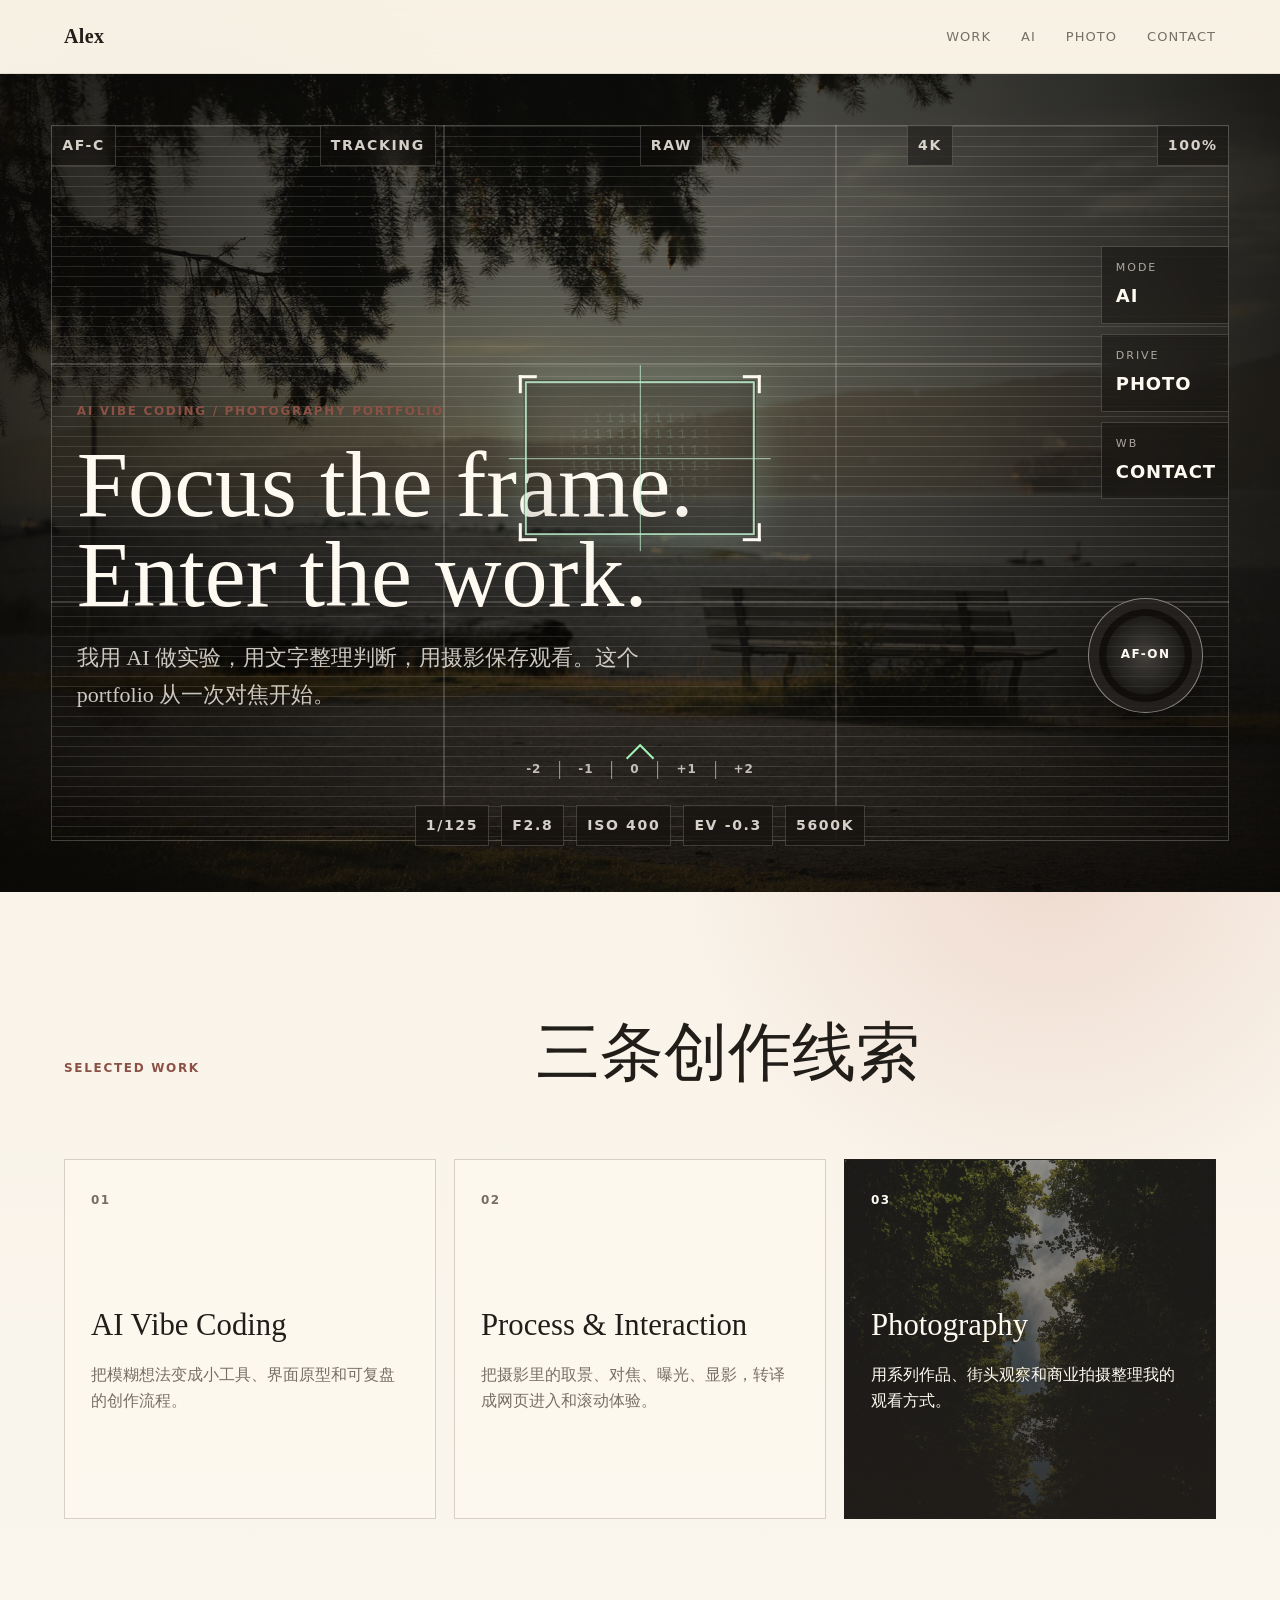
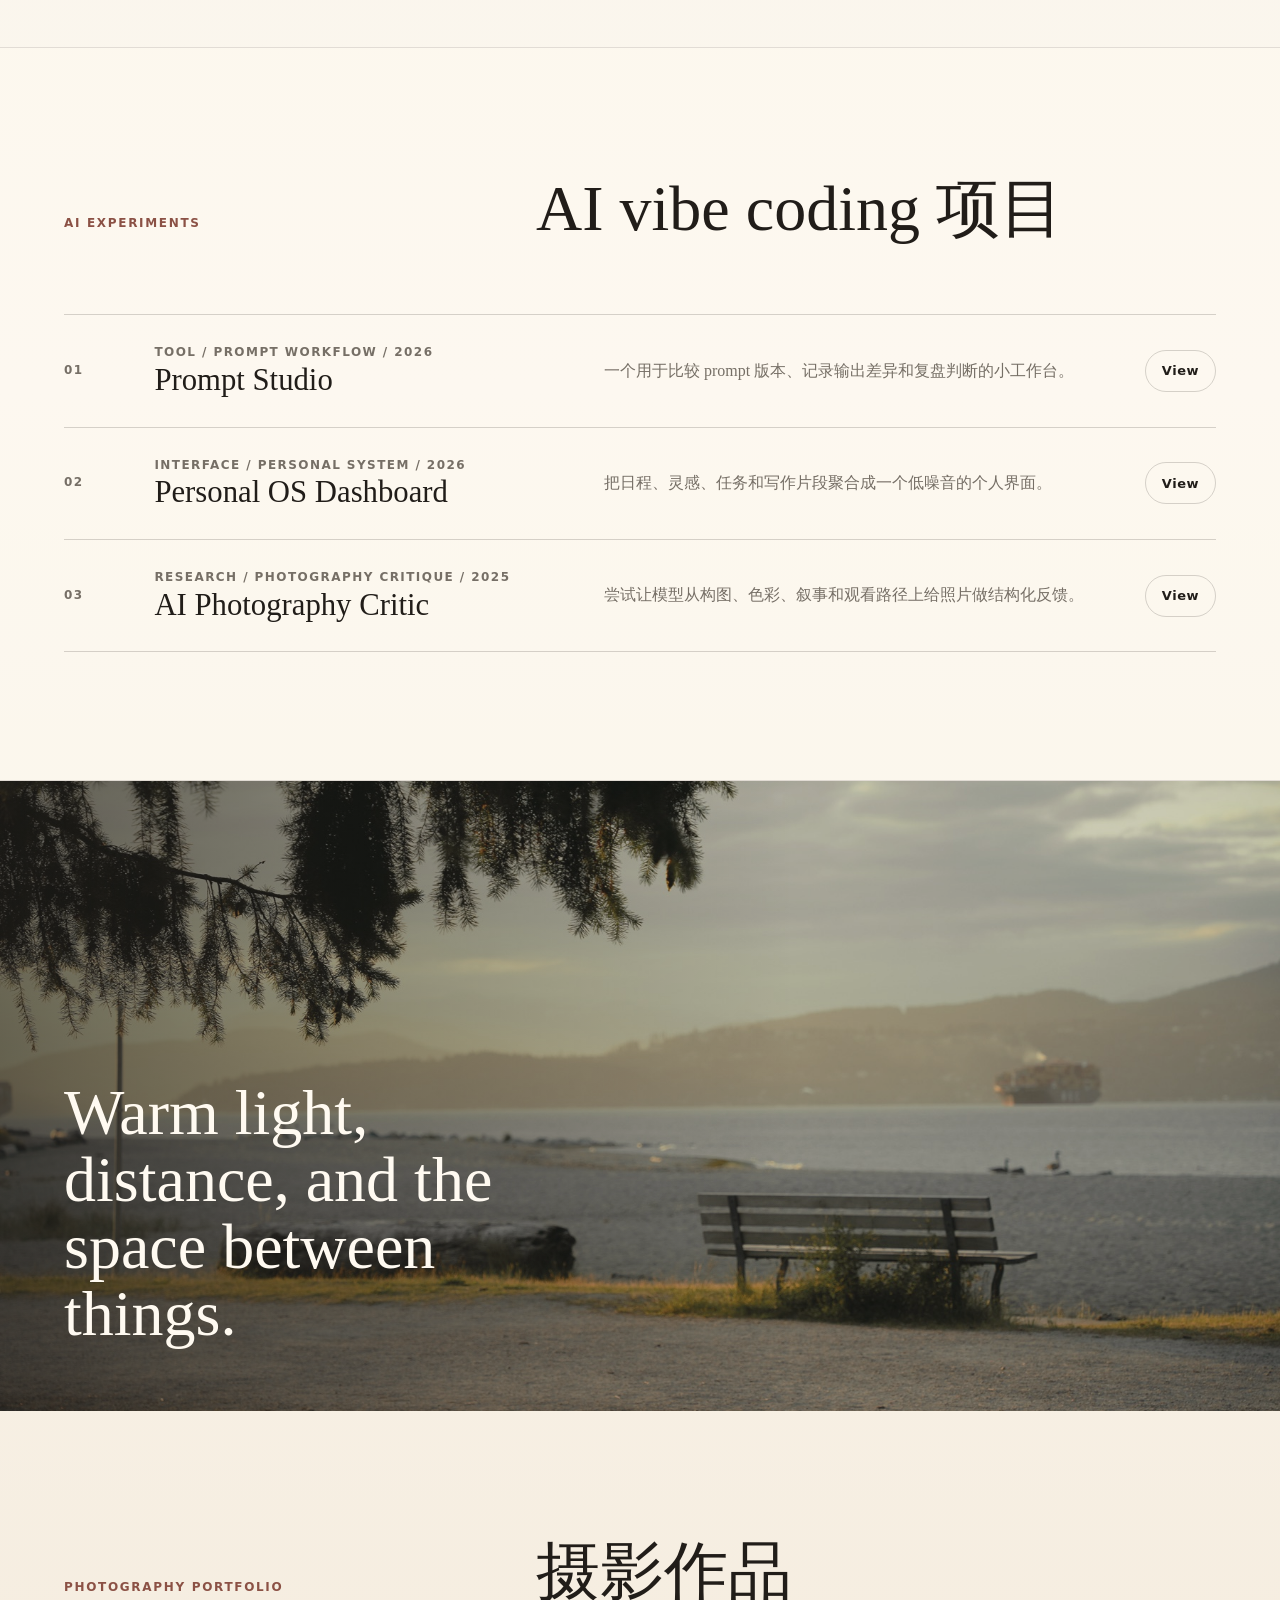
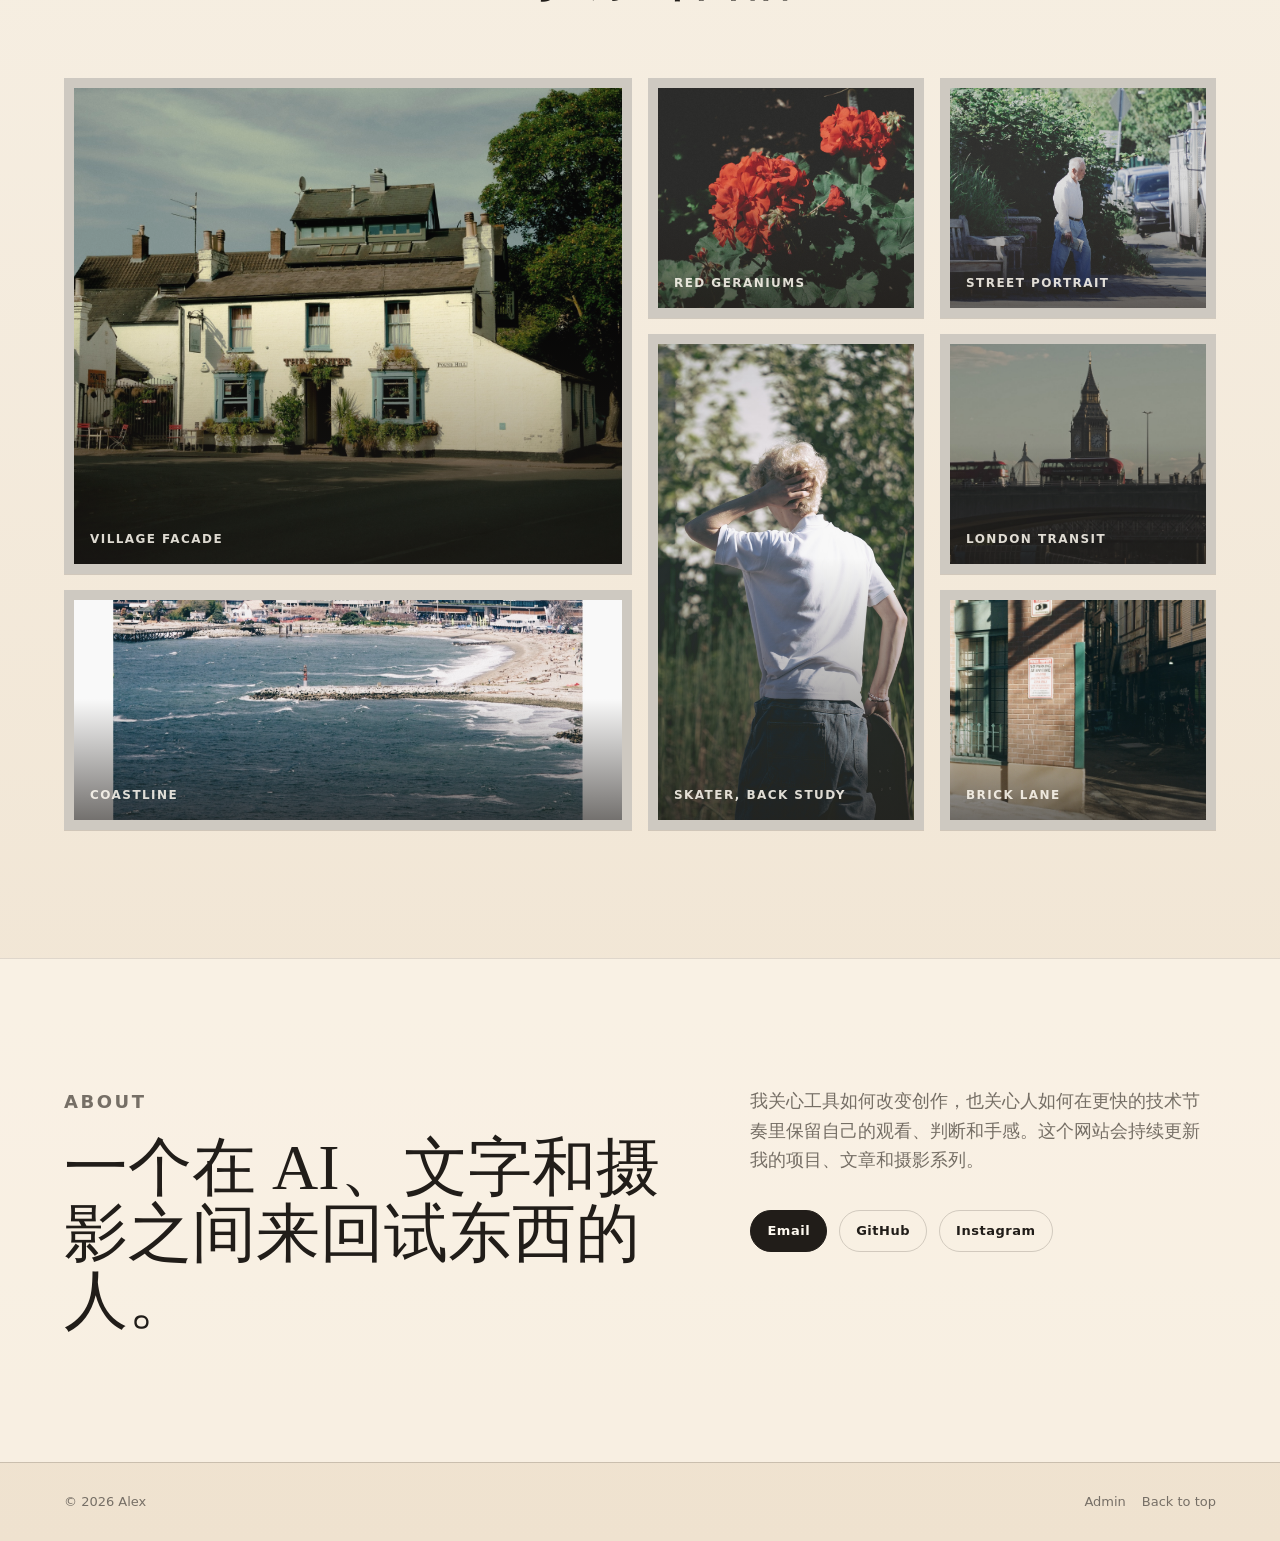
==== index.html @ d61f88f5 "Initial portfolio website" ====
<!doctype html>
<html lang="zh-CN">
  <head>
    <meta charset="utf-8" />
    <meta name="viewport" content="width=device-width, initial-scale=1" />
    <title>Alex | AI Vibe Coding & Photography Portfolio</title>
    <meta
      name="description"
      content="Alex 的个人 portfolio，展示 AI vibe coding 项目、创作思考与摄影作品。"
    />
    <meta property="og:title" content="Alex Portfolio" />
    <meta
      property="og:description"
      content="AI experiments, personal essays, and photography by Alex."
    />
    <meta property="og:image" content="assets/photos/ferris-wheel.jpg" />
    <link rel="stylesheet" href="styles.css" />
  </head>
  <body>
    <header class="site-header" id="top">
      <a class="brand" href="#top" aria-label="回到首页">Alex</a>
      <nav class="site-nav" aria-label="主导航">
        <a href="work.html">Work</a>
        <a href="projects.html">AI</a>
        <a href="photography.html">Photo</a>
        <a href="contact.html">Contact</a>
      </nav>
    </header>

    <main>
      <section class="camera-hero" aria-label="相机取景器主页">
        <img
          class="viewfinder-image"
          src="assets/photos/ferris-wheel.jpg"
          alt="黄昏蓝色天空下的摩天轮"
        />
        <canvas class="binary-layer" aria-hidden="true"></canvas>
        <div class="viewfinder-vignette" aria-hidden="true"></div>
        <div class="viewfinder-grid" aria-hidden="true"></div>
        <div class="focus-reticle" aria-hidden="true">
          <span></span>
          <span></span>
          <span></span>
          <span></span>
        </div>

        <div class="camera-topbar" aria-label="相机状态">
          <span>AF-C</span>
          <span>TRACKING</span>
          <span>RAW</span>
          <span>4K</span>
          <span>100%</span>
        </div>

        <div class="meter-stack" aria-label="网页入口">
          <a href="projects.html">
            <span>MODE</span>
            <strong>AI</strong>
          </a>
          <a href="photography.html">
            <span>DRIVE</span>
            <strong>PHOTO</strong>
          </a>
          <a href="contact.html">
            <span>WB</span>
            <strong>CONTACT</strong>
          </a>
        </div>

        <div class="exposure-ruler" aria-hidden="true">
          <span>-2</span>
          <i></i>
          <span>-1</span>
          <i></i>
          <span>0</span>
          <i></i>
          <span>+1</span>
          <i></i>
          <span>+2</span>
        </div>

        <div class="hero-title">
          <p class="kicker">AI Vibe Coding / Photography Portfolio</p>
          <h1>Focus the frame. Enter the work.</h1>
          <p>
            我用 AI 做实验，用文字整理判断，用摄影保存观看。
            这个 portfolio 从一次对焦开始。
          </p>
        </div>

        <a class="shutter-button" href="work.html" aria-label="进入精选作品">
          <span>AF-ON</span>
        </a>

        <div class="camera-bottombar" aria-label="拍摄参数">
          <span>1/125</span>
          <span>F2.8</span>
          <span>ISO 400</span>
          <span>EV -0.3</span>
          <span>5600K</span>
        </div>
      </section>

      <section class="section work-overview" id="work">
        <div class="section-title">
          <p class="kicker">Selected Work</p>
          <h2>三条创作线索</h2>
        </div>
        <div class="work-grid">
          <a class="work-panel" href="#projects">
            <span>01</span>
            <h3>AI Vibe Coding</h3>
            <p>把模糊想法变成小工具、界面原型和可复盘的创作流程。</p>
          </a>
          <a class="work-panel" href="#projects">
            <span>02</span>
            <h3>Process & Interaction</h3>
            <p>把摄影里的取景、对焦、曝光、显影，转译成网页进入和滚动体验。</p>
          </a>
          <a class="work-panel image-panel" href="#photography">
            <img src="assets/photos/tree-canopy.jpg" alt="树冠之间的天空" />
            <span>03</span>
            <h3>Photography</h3>
            <p>用系列作品、街头观察和商业拍摄整理我的观看方式。</p>
          </a>
        </div>
      </section>

      <section class="section projects" id="projects">
        <div class="section-title">
          <p class="kicker">AI Experiments</p>
          <h2>AI vibe coding 项目</h2>
        </div>
        <div class="project-list">
          <article class="project-row">
            <div class="project-index">01</div>
            <div>
              <p class="project-meta">Tool / Prompt Workflow / 2026</p>
              <h3>Prompt Studio</h3>
            </div>
            <p>
              一个用于比较 prompt 版本、记录输出差异和复盘判断的小工作台。
            </p>
            <a href="#" aria-label="查看 Prompt Studio">View</a>
          </article>
          <article class="project-row">
            <div class="project-index">02</div>
            <div>
              <p class="project-meta">Interface / Personal System / 2026</p>
              <h3>Personal OS Dashboard</h3>
            </div>
            <p>
              把日程、灵感、任务和写作片段聚合成一个低噪音的个人界面。
            </p>
            <a href="#" aria-label="查看 Personal OS Dashboard">View</a>
          </article>
          <article class="project-row">
            <div class="project-index">03</div>
            <div>
              <p class="project-meta">Research / Photography Critique / 2025</p>
              <h3>AI Photography Critic</h3>
            </div>
            <p>
              尝试让模型从构图、色彩、叙事和观看路径上给照片做结构化反馈。
            </p>
            <a href="#" aria-label="查看 AI Photography Critic">View</a>
          </article>
        </div>
      </section>

      <section class="photo-break" aria-label="摄影间隔图">
        <img src="assets/photos/seaside-bench.jpg" alt="傍晚海边长椅和远山" />
        <p>Warm light, distance, and the space between things.</p>
      </section>

      <section class="section photography" id="photography">
        <div class="section-title">
          <p class="kicker">Photography Portfolio</p>
          <h2>摄影作品</h2>
        </div>
        <div class="gallery">
          <button
            class="photo-card large"
            type="button"
            data-full="assets/photos/cottage.jpg"
            data-title="Village Facade"
          >
            <img src="assets/photos/cottage.jpg" alt="阳光下的白色乡村建筑" />
            <span>Village Facade</span>
          </button>
          <button
            class="photo-card"
            type="button"
            data-full="assets/photos/geraniums.jpg"
            data-title="Red Geraniums"
          >
            <img src="assets/photos/geraniums.jpg" alt="暗背景中的红色花朵" />
            <span>Red Geraniums</span>
          </button>
          <button
            class="photo-card"
            type="button"
            data-full="assets/photos/street-portrait.jpg"
            data-title="Street Portrait"
          >
            <img src="assets/photos/street-portrait.jpg" alt="街上行走的老人" />
            <span>Street Portrait</span>
          </button>
          <button
            class="photo-card tall"
            type="button"
            data-full="assets/photos/skater.jpg"
            data-title="Skater, Back Study"
          >
            <img src="assets/photos/skater.jpg" alt="背对镜头拿着滑板的人" />
            <span>Skater, Back Study</span>
          </button>
          <button
            class="photo-card"
            type="button"
            data-full="assets/photos/london-bus.jpg"
            data-title="London Transit"
          >
            <img src="assets/photos/london-bus.jpg" alt="伦敦桥上的红色巴士" />
            <span>London Transit</span>
          </button>
          <button
            class="photo-card wide"
            type="button"
            data-full="assets/photos/coastline.jpg"
            data-title="Coastline"
          >
            <img src="assets/photos/coastline.jpg" alt="海岸线和灯塔" />
            <span>Coastline</span>
          </button>
          <button
            class="photo-card"
            type="button"
            data-full="assets/photos/brick-lane.jpg"
            data-title="Brick Lane"
          >
            <img src="assets/photos/brick-lane.jpg" alt="砖墙与巷子的城市光影" />
            <span>Brick Lane</span>
          </button>
        </div>
      </section>

      <section class="section about-contact" id="contact">
        <div>
          <p class="kicker">About</p>
          <h2>一个在 AI、文字和摄影之间来回试东西的人。</h2>
        </div>
        <div>
          <p>
            我关心工具如何改变创作，也关心人如何在更快的技术节奏里保留自己的观看、
            判断和手感。这个网站会持续更新我的项目、文章和摄影系列。
          </p>
          <div class="contact-links">
            <a href="mailto:hello@example.com">Email</a>
            <a href="#">GitHub</a>
            <a href="#">Instagram</a>
          </div>
        </div>
      </section>
    </main>

    <footer class="site-footer">
      <span>© 2026 Alex</span>
      <span class="footer-links">
        <a href="admin.html">Admin</a>
        <a href="#top">Back to top</a>
      </span>
    </footer>

    <div class="lightbox" hidden>
      <button class="lightbox-close" type="button" aria-label="关闭大图">×</button>
      <figure>
        <img src="" alt="" />
        <figcaption></figcaption>
      </figure>
    </div>

    <div class="shutter-transition" aria-hidden="true"></div>

    <script src="content.js"></script>
    <script src="script.js"></script>
  </body>
</html>
---- styles.css ----
:root {
  color-scheme: light;
  --paper: #f8f1e5;
  --paper-deep: #efe2cf;
  --ink: #211d19;
  --muted: #766f66;
  --line: rgba(33, 29, 25, 0.18);
  --wash-blue: #b8c9c8;
  --wash-green: #9ea98b;
  --wash-red: #bd6658;
  --wash-gold: #d4b06f;
  --white: #fffaf1;
  --shadow: 0 22px 70px rgba(66, 52, 35, 0.16);
}

* {
  box-sizing: border-box;
}

html {
  scroll-behavior: smooth;
}

body {
  margin: 0;
  overflow-x: hidden;
  background:
    radial-gradient(circle at 12% 8%, rgba(184, 201, 200, 0.38), transparent 28rem),
    radial-gradient(circle at 82% 18%, rgba(189, 102, 88, 0.18), transparent 24rem),
    linear-gradient(180deg, var(--paper), #fbf7ef 42%, var(--paper-deep));
  color: var(--ink);
  font-family:
    ui-serif, "Iowan Old Style", "Palatino Linotype", Palatino, Georgia, serif;
  line-height: 1.65;
}

body::before {
  position: fixed;
  inset: 0;
  z-index: -1;
  pointer-events: none;
  content: "";
  opacity: 0.38;
  background-image:
    linear-gradient(rgba(33, 29, 25, 0.03) 1px, transparent 1px),
    linear-gradient(90deg, rgba(33, 29, 25, 0.025) 1px, transparent 1px);
  background-size: 42px 42px, 42px 42px;
}

img {
  display: block;
  max-width: 100%;
}

a {
  color: inherit;
  text-decoration: none;
}

button {
  font: inherit;
}

.site-header {
  position: sticky;
  top: 0;
  z-index: 20;
  display: flex;
  align-items: center;
  justify-content: space-between;
  gap: 24px;
  padding: 20px clamp(20px, 5vw, 72px);
  background: rgba(248, 241, 229, 0.78);
  border-bottom: 1px solid rgba(33, 29, 25, 0.1);
  backdrop-filter: blur(18px);
}

.brand {
  font-size: 20px;
  font-weight: 700;
  letter-spacing: 0.02em;
}

.site-nav {
  display: flex;
  flex-wrap: wrap;
  gap: clamp(14px, 2.5vw, 30px);
  color: var(--muted);
  font-family:
    Inter, ui-sans-serif, system-ui, -apple-system, BlinkMacSystemFont, sans-serif;
  font-size: 13px;
  letter-spacing: 0.08em;
  text-transform: uppercase;
}

.site-nav a:hover,
.site-footer a:hover {
  color: #7a3e36;
}

.camera-hero {
  --focus-x: 50%;
  --focus-y: 47%;
  position: relative;
  min-height: calc(100vh - 82px);
  overflow: hidden;
  isolation: isolate;
  color: var(--white);
  background: #15110f;
}

.viewfinder-image {
  position: absolute;
  inset: 0;
  z-index: -5;
  width: 100%;
  height: 100%;
  object-fit: cover;
  filter: saturate(0.74) contrast(0.92) brightness(0.78);
  transform: scale(1.05);
  transform-origin: var(--focus-x) var(--focus-y);
  transition:
    opacity 520ms ease,
    filter 420ms ease,
    transform 800ms cubic-bezier(0.2, 0.8, 0.2, 1);
}

.viewfinder-image.is-changing {
  opacity: 0.28;
}

.binary-layer {
  position: absolute;
  inset: 0;
  z-index: -4;
  width: 100%;
  height: 100%;
  opacity: 0.9;
  mix-blend-mode: screen;
  pointer-events: none;
  -webkit-mask-image: radial-gradient(
    ellipse clamp(62px, 7vw, 96px) clamp(42px, 4.8vw, 64px) at var(--focus-x) var(--focus-y),
    #000 0 64%,
    rgba(0, 0, 0, 0.58) 78%,
    transparent 100%
  );
  mask-image: radial-gradient(
    ellipse clamp(62px, 7vw, 96px) clamp(42px, 4.8vw, 64px) at var(--focus-x) var(--focus-y),
    #000 0 64%,
    rgba(0, 0, 0, 0.58) 78%,
    transparent 100%
  );
  transition: opacity 260ms ease;
}

.camera-hero:not(.is-focused):not(:hover) .binary-layer {
  opacity: 0.52;
}

.camera-hero.is-focused .viewfinder-image,
.camera-hero:hover .viewfinder-image {
  filter: saturate(0.92) contrast(0.98) brightness(0.9);
  transform: scale(1.015);
}

.viewfinder-vignette {
  position: absolute;
  inset: 0;
  z-index: -3;
  background:
    radial-gradient(circle at var(--focus-x) var(--focus-y), transparent 0 20%, rgba(10, 8, 6, 0.2) 42%, rgba(10, 8, 6, 0.82) 100%),
    linear-gradient(180deg, rgba(10, 8, 6, 0.24), rgba(10, 8, 6, 0.58));
}

.viewfinder-grid {
  position: absolute;
  inset: clamp(24px, 4vw, 56px);
  z-index: -2;
  border: 1px solid rgba(255, 250, 241, 0.28);
  opacity: 0.82;
  background:
    linear-gradient(90deg, transparent calc(33.333% - 1px), rgba(255, 250, 241, 0.22) calc(33.333% - 1px), rgba(255, 250, 241, 0.22) calc(33.333% + 1px), transparent calc(33.333% + 1px)),
    linear-gradient(90deg, transparent calc(66.666% - 1px), rgba(255, 250, 241, 0.22) calc(66.666% - 1px), rgba(255, 250, 241, 0.22) calc(66.666% + 1px), transparent calc(66.666% + 1px)),
    linear-gradient(0deg, transparent calc(33.333% - 1px), rgba(255, 250, 241, 0.22) calc(33.333% - 1px), rgba(255, 250, 241, 0.22) calc(33.333% + 1px), transparent calc(33.333% + 1px)),
    linear-gradient(0deg, transparent calc(66.666% - 1px), rgba(255, 250, 241, 0.22) calc(66.666% - 1px), rgba(255, 250, 241, 0.22) calc(66.666% + 1px), transparent calc(66.666% + 1px));
}

.viewfinder-grid::after {
  position: absolute;
  inset: 0;
  content: "";
  opacity: 0.18;
  background-image: linear-gradient(rgba(255, 250, 241, 0.8) 1px, transparent 1px);
  background-size: 100% 10px;
  mix-blend-mode: screen;
}

.focus-reticle {
  position: absolute;
  left: var(--focus-x);
  top: var(--focus-y);
  width: clamp(150px, 18vw, 260px);
  height: clamp(96px, 12vw, 170px);
  z-index: 2;
  pointer-events: none;
  border: 2px solid rgba(191, 237, 204, 0.86);
  transform: translate(-50%, -50%);
  box-shadow:
    0 0 0 1px rgba(12, 19, 14, 0.42),
    0 0 42px rgba(191, 237, 204, 0.28),
    inset 0 0 42px rgba(8, 18, 12, 0.24);
  transition:
    left 260ms ease,
    top 260ms ease,
    width 340ms ease,
    height 340ms ease,
    border-color 260ms ease;
}

.camera-hero.is-focused .focus-reticle,
.camera-hero:hover .focus-reticle {
  width: clamp(118px, 13vw, 190px);
  height: clamp(76px, 9vw, 126px);
  border-color: rgba(169, 255, 190, 0.98);
}

.focus-reticle::before,
.focus-reticle::after {
  position: absolute;
  z-index: 2;
  content: "";
  background: rgba(191, 237, 204, 0.82);
}

.focus-reticle::before {
  left: 50%;
  top: -18px;
  width: 1px;
  height: calc(100% + 36px);
}

.focus-reticle::after {
  top: 50%;
  left: -18px;
  width: calc(100% + 36px);
  height: 1px;
}

.focus-reticle span {
  position: absolute;
  z-index: 3;
  width: 18px;
  height: 18px;
  border-color: rgba(191, 237, 204, 0.98);
}

.focus-reticle span:nth-child(1) {
  top: -8px;
  left: -8px;
  border-top: 3px solid;
  border-left: 3px solid;
}

.focus-reticle span:nth-child(2) {
  top: -8px;
  right: -8px;
  border-top: 3px solid;
  border-right: 3px solid;
}

.focus-reticle span:nth-child(3) {
  right: -8px;
  bottom: -8px;
  border-right: 3px solid;
  border-bottom: 3px solid;
}

.focus-reticle span:nth-child(4) {
  bottom: -8px;
  left: -8px;
  border-bottom: 3px solid;
  border-left: 3px solid;
}

.camera-topbar,
.camera-bottombar,
.meter-stack,
.exposure-ruler {
  font-family:
    Inter, ui-sans-serif, system-ui, -apple-system, BlinkMacSystemFont, sans-serif;
}

.camera-topbar,
.camera-bottombar {
  position: absolute;
  right: clamp(18px, 4vw, 56px);
  left: clamp(18px, 4vw, 56px);
  display: flex;
  align-items: center;
  justify-content: space-between;
  gap: 12px;
  color: rgba(255, 250, 241, 0.82);
  font-size: clamp(11px, 1.2vw, 14px);
  font-weight: 750;
  letter-spacing: 0.12em;
  text-transform: uppercase;
}

.camera-topbar {
  top: clamp(22px, 4vw, 54px);
}

.camera-bottombar {
  bottom: clamp(20px, 4vw, 46px);
  justify-content: center;
}

.camera-bottombar span,
.camera-topbar span,
.meter-stack a {
  background: rgba(15, 12, 10, 0.44);
  border: 1px solid rgba(255, 250, 241, 0.18);
  backdrop-filter: blur(12px);
}

.camera-topbar span,
.camera-bottombar span {
  padding: 8px 10px;
}

.meter-stack {
  position: absolute;
  top: clamp(104px, 15vw, 172px);
  right: clamp(18px, 4vw, 56px);
  display: grid;
  gap: 10px;
}

.meter-stack a {
  display: grid;
  width: clamp(94px, 10vw, 132px);
  min-height: 74px;
  align-content: center;
  gap: 4px;
  padding: 12px 14px;
  color: var(--white);
  transition:
    transform 180ms ease,
    border-color 180ms ease,
    background 180ms ease;
}

.meter-stack a:hover {
  transform: translateX(-6px);
  background: rgba(255, 250, 241, 0.16);
  border-color: rgba(169, 255, 190, 0.72);
}

.meter-stack span {
  color: rgba(255, 250, 241, 0.62);
  font-size: 11px;
  letter-spacing: 0.18em;
}

.meter-stack strong {
  font-size: 18px;
  letter-spacing: 0.05em;
}

.exposure-ruler {
  position: absolute;
  bottom: clamp(76px, 9vw, 112px);
  left: 50%;
  display: flex;
  align-items: center;
  gap: clamp(10px, 1.4vw, 18px);
  color: rgba(255, 250, 241, 0.72);
  font-size: 12px;
  font-weight: 700;
  letter-spacing: 0.08em;
  transform: translateX(-50%);
}

.exposure-ruler i {
  display: block;
  width: 1px;
  height: 18px;
  background: rgba(255, 250, 241, 0.58);
}

.exposure-ruler::after {
  position: absolute;
  left: 50%;
  top: -12px;
  width: 18px;
  height: 18px;
  content: "";
  border: solid rgba(169, 255, 190, 0.95);
  border-width: 2px 2px 0 0;
  transform: translateX(-50%) rotate(-45deg);
}

.hero-title {
  position: absolute;
  left: clamp(22px, 6vw, 88px);
  bottom: clamp(128px, 14vw, 190px);
  max-width: min(650px, calc(100vw - 220px));
  text-shadow: 0 12px 42px rgba(0, 0, 0, 0.4);
}

.hero-title h1 {
  max-width: 680px;
  margin-bottom: 20px;
  font-size: clamp(44px, 7.2vw, 96px);
}

.hero-title p:not(.kicker) {
  max-width: 590px;
  margin-bottom: 0;
  color: rgba(255, 250, 241, 0.78);
  font-size: clamp(17px, 2vw, 22px);
}

.shutter-button {
  position: absolute;
  right: clamp(22px, 6vw, 86px);
  bottom: clamp(128px, 14vw, 184px);
  display: grid;
  width: clamp(82px, 9vw, 116px);
  height: clamp(82px, 9vw, 116px);
  place-items: center;
  color: var(--white);
  background:
    radial-gradient(circle, rgba(255, 250, 241, 0.2), rgba(255, 250, 241, 0.04) 48%, rgba(15, 12, 10, 0.6) 50%),
    rgba(15, 12, 10, 0.5);
  border: 1px solid rgba(255, 250, 241, 0.5);
  border-radius: 50%;
  box-shadow:
    inset 0 0 0 10px rgba(255, 250, 241, 0.08),
    0 22px 60px rgba(0, 0, 0, 0.35);
  font-family:
    Inter, ui-sans-serif, system-ui, -apple-system, BlinkMacSystemFont, sans-serif;
  font-size: 12px;
  font-weight: 800;
  letter-spacing: 0.12em;
  transition:
    transform 180ms ease,
    border-color 180ms ease;
}

.shutter-button:hover {
  transform: scale(1.06);
  border-color: rgba(169, 255, 190, 0.92);
}

.shutter-transition {
  position: fixed;
  inset: 0;
  z-index: 100;
  pointer-events: none;
  opacity: 0;
  background: #fffaf1;
}

.shutter-transition.is-firing {
  animation: shutterFlash 780ms cubic-bezier(0.2, 0.8, 0.2, 1);
}

@keyframes shutterFlash {
  0% {
    opacity: 0;
    background: #fffaf1;
  }

  14% {
    opacity: 0.96;
    background: #fffaf1;
  }

  42% {
    opacity: 0.78;
    background: #090807;
  }

  100% {
    opacity: 0;
    background: #090807;
  }
}

.kicker {
  margin: 0 0 18px;
  color: #8b5145;
  font-family:
    Inter, ui-sans-serif, system-ui, -apple-system, BlinkMacSystemFont, sans-serif;
  font-size: 12px;
  font-weight: 700;
  letter-spacing: 0.14em;
  text-transform: uppercase;
}

h1,
h2,
h3,
p,
figure {
  margin-top: 0;
}

h1 {
  margin-bottom: 28px;
  font-size: clamp(44px, 7vw, 94px);
  font-weight: 500;
  letter-spacing: 0;
  line-height: 0.98;
}

h2 {
  margin-bottom: 0;
  font-size: clamp(36px, 5vw, 66px);
  font-weight: 500;
  line-height: 1.04;
}

h3 {
  font-size: clamp(22px, 2.4vw, 32px);
  font-weight: 500;
  line-height: 1.16;
}

.contact-links {
  display: flex;
  flex-wrap: wrap;
  gap: 12px;
  margin-top: 34px;
}

.contact-links a,
.project-row a {
  display: inline-flex;
  min-height: 42px;
  align-items: center;
  padding: 8px 16px;
  color: var(--ink);
  border: 1px solid var(--line);
  border-radius: 999px;
  font-family:
    Inter, ui-sans-serif, system-ui, -apple-system, BlinkMacSystemFont, sans-serif;
  font-size: 13px;
  font-weight: 700;
  letter-spacing: 0.04em;
}

.contact-links a:first-child {
  color: var(--white);
  background: var(--ink);
  border-color: var(--ink);
}

figcaption {
  margin-top: 12px;
  color: var(--muted);
  font-family:
    Inter, ui-sans-serif, system-ui, -apple-system, BlinkMacSystemFont, sans-serif;
  font-size: 12px;
}

.section {
  padding: clamp(72px, 10vw, 128px) clamp(20px, 5vw, 72px);
}

.section-title {
  display: grid;
  grid-template-columns: minmax(0, 0.75fr) minmax(0, 1.25fr);
  gap: clamp(24px, 5vw, 72px);
  align-items: end;
  margin-bottom: clamp(34px, 6vw, 72px);
}

.section-title .kicker {
  margin-bottom: 8px;
}

.work-grid {
  display: grid;
  grid-template-columns: repeat(3, minmax(0, 1fr));
  gap: 18px;
}

.work-panel {
  min-height: 360px;
  padding: 26px;
  background: rgba(255, 250, 241, 0.6);
  border: 1px solid var(--line);
  transition:
    transform 180ms ease,
    box-shadow 180ms ease;
}

.work-panel:hover,
.photo-card:hover {
  transform: translateY(-4px);
  box-shadow: var(--shadow);
}

.work-panel span,
.project-index,
.project-meta,
.photo-card span {
  color: var(--muted);
  font-family:
    Inter, ui-sans-serif, system-ui, -apple-system, BlinkMacSystemFont, sans-serif;
  font-size: 12px;
  font-weight: 700;
  letter-spacing: 0.12em;
  text-transform: uppercase;
}

.work-panel h3 {
  margin: 96px 0 18px;
}

.work-panel p,
.project-row p,
.about-contact p {
  color: var(--muted);
}

.image-panel {
  position: relative;
  overflow: hidden;
  color: var(--white);
  background: var(--ink);
}

.image-panel img {
  position: absolute;
  inset: 0;
  width: 100%;
  height: 100%;
  opacity: 0.72;
  object-fit: cover;
  filter: saturate(0.78) contrast(0.9);
}

.image-panel::after {
  position: absolute;
  inset: 0;
  content: "";
  background: linear-gradient(180deg, rgba(33, 29, 25, 0.1), rgba(33, 29, 25, 0.72));
}

.image-panel span,
.image-panel h2,
.image-panel h3,
.image-panel p {
  position: relative;
  z-index: 1;
  color: inherit;
}

.projects {
  background: rgba(255, 250, 241, 0.42);
  border-block: 1px solid rgba(33, 29, 25, 0.12);
}

.project-list {
  border-top: 1px solid var(--line);
}

.project-row {
  display: grid;
  grid-template-columns: 52px minmax(180px, 0.9fr) minmax(240px, 1.1fr) auto;
  gap: clamp(18px, 3vw, 44px);
  align-items: center;
  padding: 28px 0;
  border-bottom: 1px solid var(--line);
}

.project-row h3,
.project-row p {
  margin-bottom: 0;
}

.project-meta {
  margin-bottom: 8px;
}

.photo-break {
  position: relative;
  display: grid;
  min-height: min(70vh, 720px);
  place-items: end start;
  overflow: hidden;
  padding: clamp(28px, 5vw, 72px);
  color: var(--white);
}

.photo-break img {
  position: absolute;
  inset: 0;
  width: 100%;
  height: 100%;
  object-fit: cover;
  filter: saturate(0.82) contrast(0.9);
}

.photo-break::after {
  position: absolute;
  inset: 0;
  content: "";
  background: linear-gradient(90deg, rgba(33, 29, 25, 0.55), transparent 62%);
}

.photo-break p {
  position: relative;
  z-index: 1;
  max-width: 540px;
  margin: 0;
  font-size: clamp(28px, 5vw, 70px);
  line-height: 1.05;
}

.gallery {
  display: grid;
  grid-template-columns: repeat(4, minmax(0, 1fr));
  grid-auto-rows: 240px;
  gap: 16px;
}

.photo-card {
  position: relative;
  display: block;
  min-width: 0;
  overflow: hidden;
  padding: 0;
  color: var(--white);
  background: var(--ink);
  border: 10px solid rgba(255, 250, 241, 0.78);
  box-shadow: 0 1px 0 rgba(33, 29, 25, 0.16);
  cursor: pointer;
  transition:
    transform 180ms ease,
    box-shadow 180ms ease;
}

.photo-card img {
  width: 100%;
  height: 100%;
  object-fit: cover;
  filter: saturate(0.9) contrast(0.95);
  transition: transform 600ms ease;
}

.photo-card:hover img {
  transform: scale(1.035);
}

.photo-card::after {
  position: absolute;
  inset: 0;
  content: "";
  background: linear-gradient(180deg, transparent 45%, rgba(33, 29, 25, 0.62));
}

.photo-card span {
  position: absolute;
  right: 16px;
  bottom: 14px;
  left: 16px;
  z-index: 1;
  color: rgba(255, 250, 241, 0.86);
  text-align: left;
}

.photo-card.large {
  grid-column: span 2;
  grid-row: span 2;
}

.photo-card.tall {
  grid-row: span 2;
}

.photo-card.wide {
  grid-column: span 2;
}

.about-contact {
  display: grid;
  grid-template-columns: minmax(0, 1fr) minmax(300px, 0.78fr);
  gap: clamp(30px, 7vw, 96px);
  background: rgba(255, 250, 241, 0.55);
  border-top: 1px solid rgba(33, 29, 25, 0.12);
}

.about-contact h2 {
  max-width: 760px;
}

.about-contact p {
  font-size: 18px;
}

.site-footer {
  display: flex;
  justify-content: space-between;
  gap: 20px;
  padding: 28px clamp(20px, 5vw, 72px);
  color: var(--muted);
  border-top: 1px solid var(--line);
  font-family:
    Inter, ui-sans-serif, system-ui, -apple-system, BlinkMacSystemFont, sans-serif;
  font-size: 13px;
}

.footer-links {
  display: flex;
  gap: 16px;
}

.page-shell {
  min-height: calc(100vh - 82px);
  padding: clamp(48px, 8vw, 104px) clamp(20px, 5vw, 72px);
}

.page-hero {
  max-width: 980px;
  margin-bottom: clamp(42px, 7vw, 82px);
}

.page-hero h1 {
  margin-bottom: 22px;
}

.page-hero > p:not(.kicker),
.page-about > p {
  max-width: 720px;
  color: var(--muted);
  font-size: clamp(18px, 2vw, 23px);
}

.review-reveal {
  animation: reviewReveal 760ms cubic-bezier(0.2, 0.8, 0.2, 1) both;
}

@keyframes reviewReveal {
  0% {
    opacity: 0;
    filter: blur(18px) brightness(1.6);
    transform: scale(0.985);
  }

  34% {
    opacity: 1;
    filter: blur(5px) brightness(1.18);
  }

  100% {
    opacity: 1;
    filter: blur(0) brightness(1);
    transform: scale(1);
  }
}

.page-grid {
  display: grid;
  grid-template-columns: repeat(3, minmax(0, 1fr));
  gap: 18px;
}

.page-card {
  position: relative;
  min-height: 360px;
  overflow: hidden;
  padding: 26px;
  background: rgba(255, 250, 241, 0.62);
  border: 1px solid var(--line);
}

.page-card span,
.page-row > span,
.page-row > div > p {
  color: var(--muted);
  font-family:
    Inter, ui-sans-serif, system-ui, -apple-system, BlinkMacSystemFont, sans-serif;
  font-size: 12px;
  font-weight: 750;
  letter-spacing: 0.12em;
  text-transform: uppercase;
}

.page-card h2 {
  margin-top: 96px;
  font-size: clamp(28px, 3vw, 42px);
}

.page-card p {
  color: var(--muted);
}

.page-list {
  border-top: 1px solid var(--line);
}

.page-row {
  display: grid;
  grid-template-columns: 52px minmax(180px, 0.9fr) minmax(240px, 1.1fr) auto;
  gap: clamp(18px, 3vw, 44px);
  align-items: center;
  padding: 30px 0;
  border-bottom: 1px solid var(--line);
}

.page-row h2,
.page-row p {
  margin-bottom: 0;
}

.page-row > a {
  display: inline-flex;
  min-height: 42px;
  align-items: center;
  padding: 8px 16px;
  border: 1px solid var(--line);
  border-radius: 999px;
  font-family:
    Inter, ui-sans-serif, system-ui, -apple-system, BlinkMacSystemFont, sans-serif;
  font-size: 13px;
  font-weight: 700;
}

.page-gallery {
  padding: 0;
}

.lightbox {
  position: fixed;
  inset: 0;
  z-index: 50;
  display: grid;
  place-items: center;
  padding: 24px;
  background: rgba(20, 17, 14, 0.86);
}

.lightbox[hidden] {
  display: none;
}

.lightbox figure {
  max-width: min(1080px, 94vw);
  max-height: 88vh;
  margin: 0;
}

.lightbox img {
  max-height: 80vh;
  width: auto;
  margin: 0 auto;
  box-shadow: var(--shadow);
}

.lightbox figcaption {
  color: var(--white);
  text-align: center;
}

.lightbox-close {
  position: fixed;
  top: 18px;
  right: 22px;
  width: 44px;
  height: 44px;
  color: var(--white);
  background: transparent;
  border: 1px solid rgba(255, 250, 241, 0.5);
  border-radius: 50%;
  cursor: pointer;
  font-size: 28px;
  line-height: 1;
}

@media (max-width: 980px) {
  .section-title,
  .about-contact {
    grid-template-columns: 1fr;
  }

  .work-grid,
  .gallery,
  .page-grid {
    grid-template-columns: repeat(2, minmax(0, 1fr));
  }

  .project-row,
  .page-row {
    grid-template-columns: 1fr;
  }

  .project-index {
    display: none;
  }
}

@media (max-width: 640px) {
  .site-header {
    position: static;
    align-items: flex-start;
    flex-direction: column;
  }

  .site-nav {
    display: grid;
    width: 100%;
    grid-template-columns: repeat(3, minmax(0, 1fr));
    row-gap: 10px;
  }

  h1 {
    font-size: 42px;
  }

  .camera-hero {
    min-height: 760px;
  }

  .camera-topbar {
    display: none;
  }

  .meter-stack {
    top: auto;
    right: 18px;
    bottom: 184px;
    grid-template-columns: repeat(3, minmax(0, 1fr));
    width: calc(100% - 36px);
    transform: none;
  }

  .meter-stack a {
    width: auto;
    min-height: 62px;
  }

  .hero-title {
    right: 18px;
    bottom: 278px;
    left: 18px;
  }

  .hero-title h1 {
    font-size: 44px;
  }

  .shutter-button {
    right: 22px;
    bottom: 88px;
  }

  .exposure-ruler {
    display: none;
  }

  .section {
    padding-inline: 18px;
  }

  .work-grid,
  .gallery,
  .page-grid {
    grid-template-columns: 1fr;
  }

  .photo-card.large,
  .photo-card.tall,
  .photo-card.wide {
    grid-column: auto;
    grid-row: auto;
  }

  .gallery {
    grid-auto-rows: 280px;
  }

  .site-footer {
    flex-direction: column;
  }
}
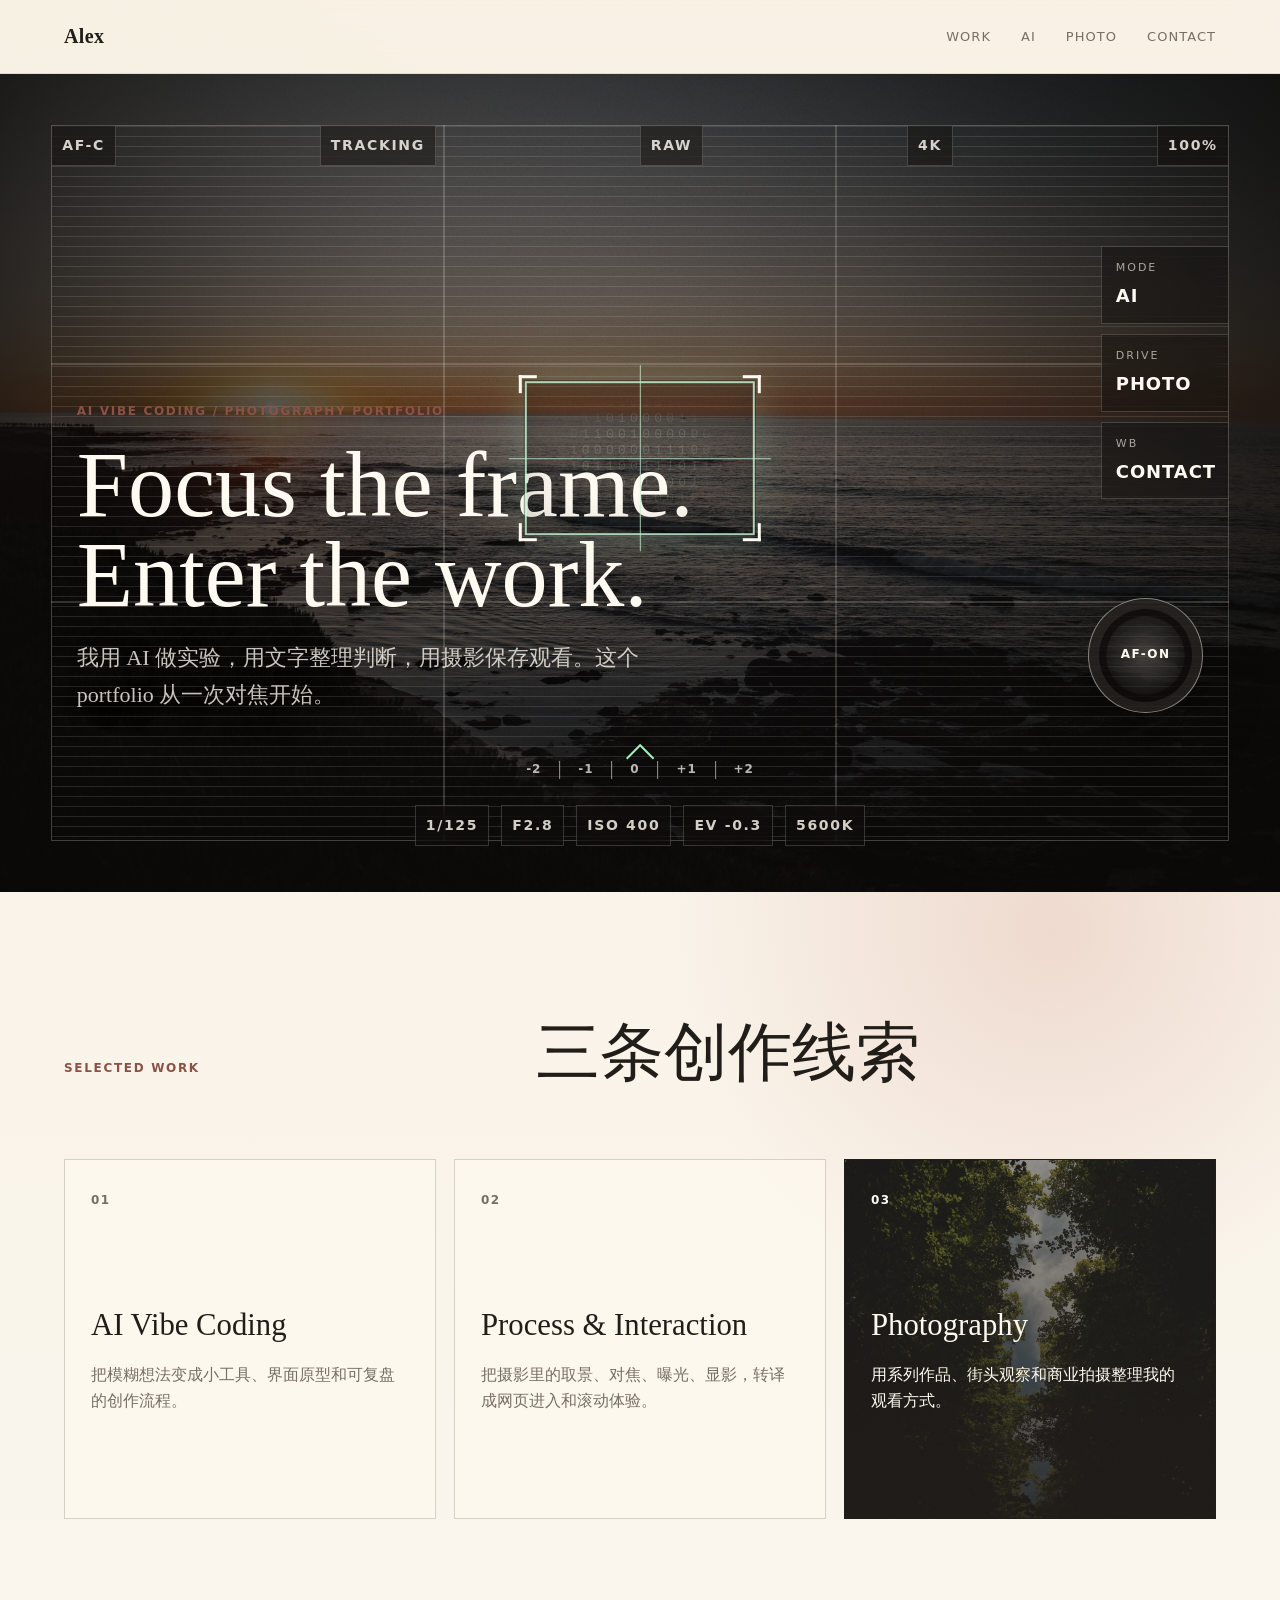
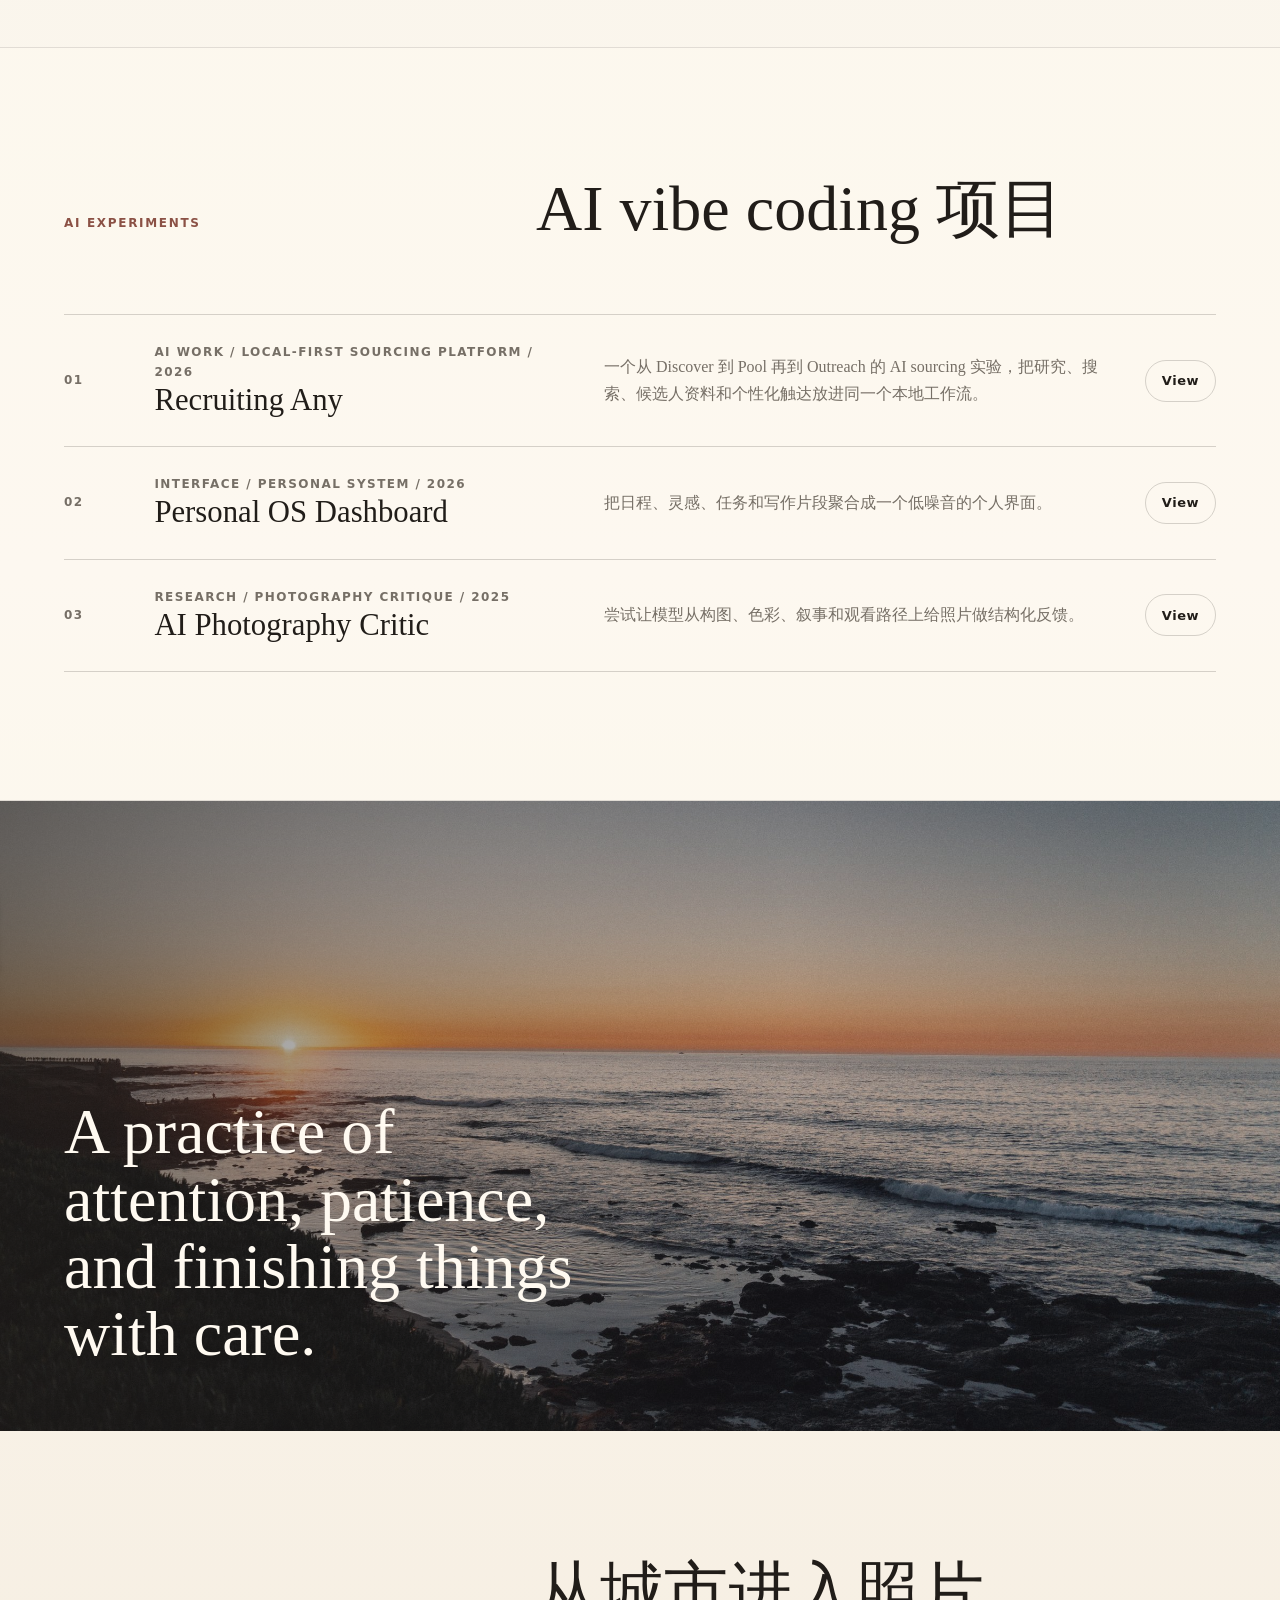
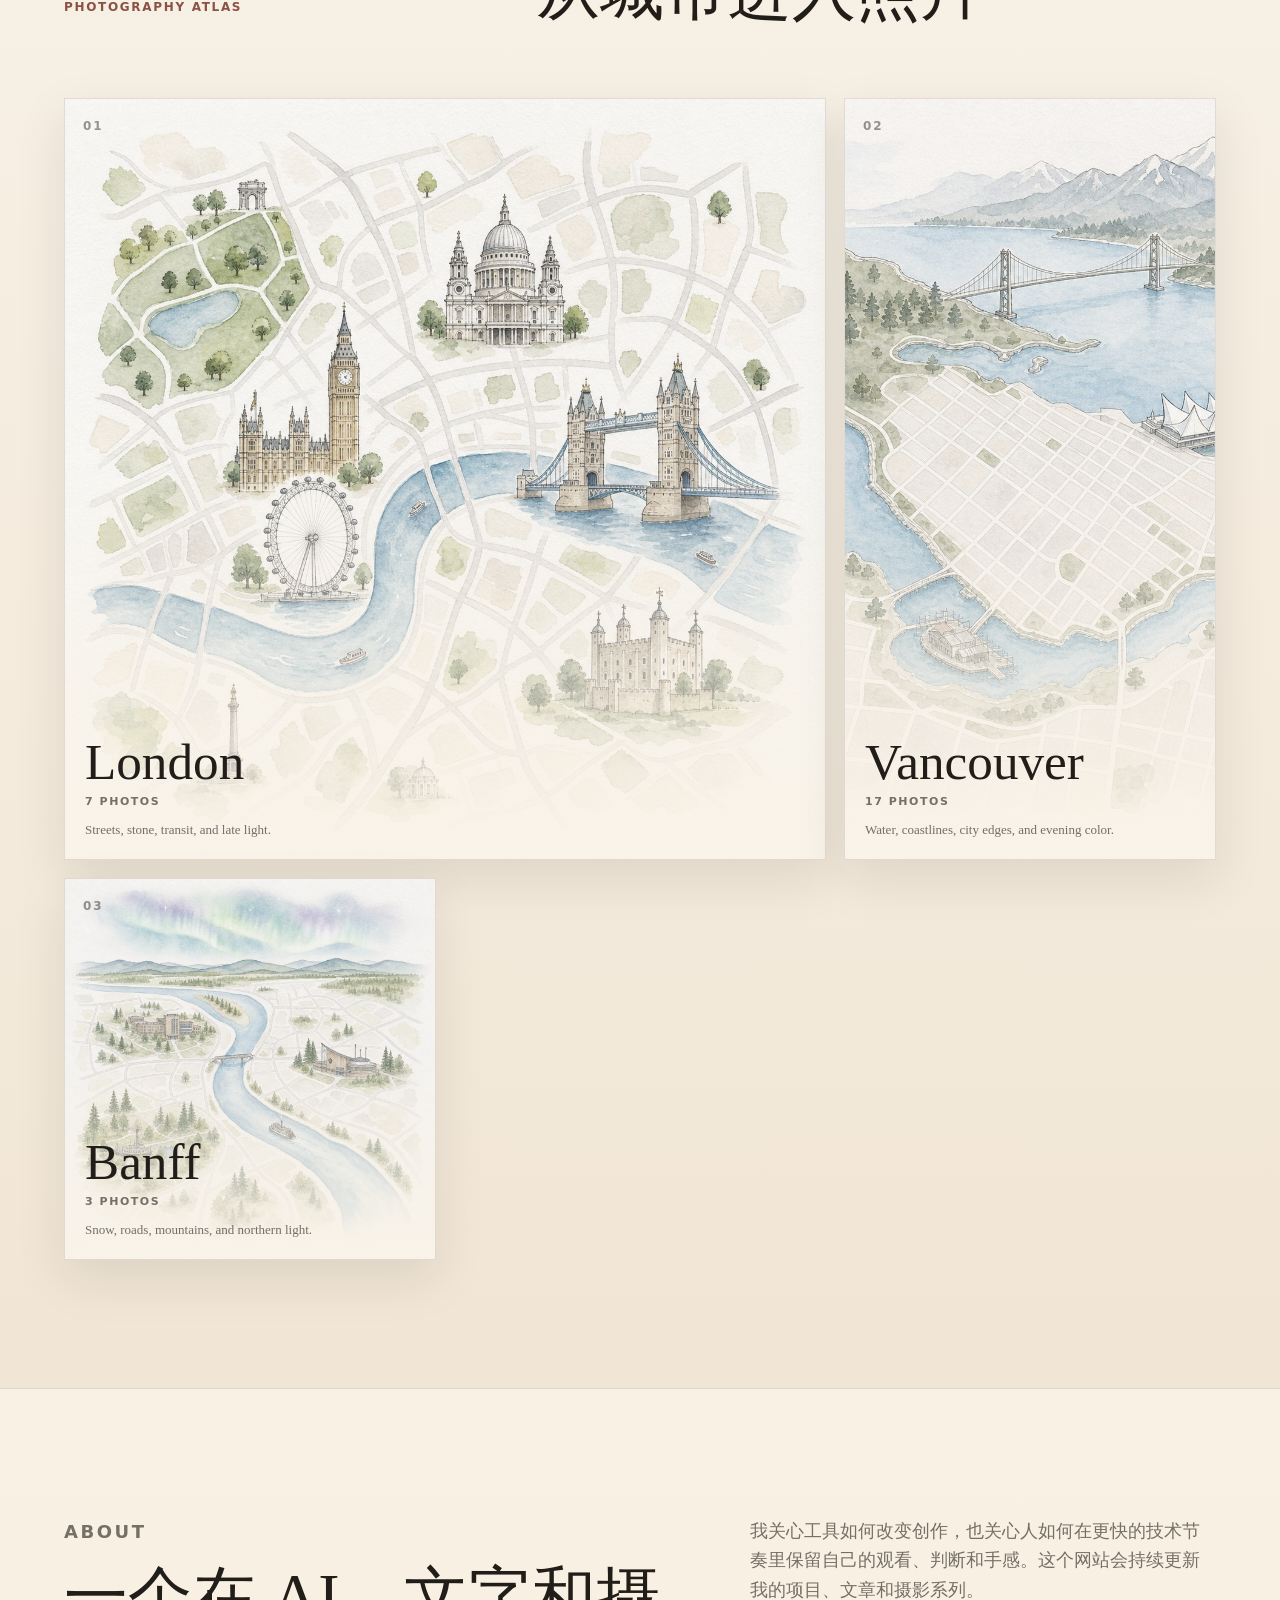
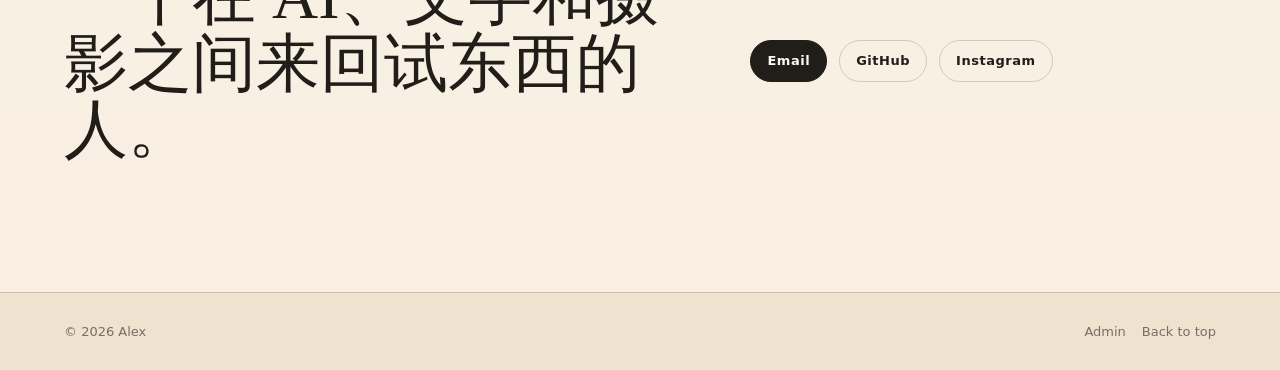
==== commit b314f3e2: "Add homepage photo city atlas" ====
--- a/index.html
+++ b/index.html
@@ -175,8 +175,8 @@
 
       <section class="section photography" id="photography">
         <div class="section-title">
-          <p class="kicker">Photography Portfolio</p>
-          <h2>摄影作品</h2>
+          <p class="kicker">Photography Atlas</p>
+          <h2>从城市进入照片</h2>
         </div>
         <div class="gallery">
           <button
--- a/styles.css
+++ b/styles.css
@@ -210,11 +210,11 @@
     0 0 42px rgba(191, 237, 204, 0.28),
     inset 0 0 42px rgba(8, 18, 12, 0.24);
   transition:
-    left 260ms ease,
-    top 260ms ease,
-    width 340ms ease,
-    height 340ms ease,
-    border-color 260ms ease;
+    left 72ms linear,
+    top 72ms linear,
+    width 180ms ease,
+    height 180ms ease,
+    border-color 120ms ease;
 }
 
 .camera-hero.is-focused .focus-reticle,
@@ -458,34 +458,36 @@
   inset: 0;
   z-index: 100;
   pointer-events: none;
-  opacity: 0;
-  background: #fffaf1;
-}
-
-.shutter-transition.is-firing {
-  animation: shutterFlash 780ms cubic-bezier(0.2, 0.8, 0.2, 1);
-}
-
-@keyframes shutterFlash {
-  0% {
-    opacity: 0;
-    background: #fffaf1;
-  }
-
-  14% {
-    opacity: 0.96;
-    background: #fffaf1;
-  }
-
-  42% {
-    opacity: 0.78;
-    background: #090807;
-  }
-
-  100% {
-    opacity: 0;
-    background: #090807;
-  }
+  overflow: hidden;
+  background: transparent;
+}
+
+.shutter-transition::before,
+.shutter-transition::after {
+  position: absolute;
+  left: 0;
+  width: 100%;
+  height: 50%;
+  content: "";
+  background: #050403;
+  transform: scaleY(0);
+  transition: transform 320ms cubic-bezier(0.7, 0, 0.2, 1);
+  will-change: transform;
+}
+
+.shutter-transition::before {
+  top: 0;
+  transform-origin: top center;
+}
+
+.shutter-transition::after {
+  bottom: 0;
+  transform-origin: bottom center;
+}
+
+.shutter-transition.is-firing::before,
+.shutter-transition.is-firing::after {
+  transform: scaleY(1);
 }
 
 .kicker {
@@ -728,6 +730,106 @@
   gap: 16px;
 }
 
+.photo-city-atlas {
+  grid-template-columns: repeat(3, minmax(0, 1fr));
+  grid-auto-rows: auto;
+  gap: 18px;
+}
+
+.city-map-card {
+  position: relative;
+  min-height: 380px;
+  overflow: hidden;
+  color: var(--ink);
+  background: rgba(255, 250, 241, 0.72);
+  border: 1px solid rgba(33, 29, 25, 0.12);
+  box-shadow: 0 18px 48px rgba(33, 29, 25, 0.1);
+  isolation: isolate;
+}
+
+.city-map-card.featured {
+  grid-column: span 2;
+}
+
+.city-map-card img {
+  display: block;
+  width: 100%;
+  height: 100%;
+  min-height: 380px;
+  object-fit: cover;
+  filter: saturate(0.9) contrast(0.96);
+  transition:
+    filter 280ms ease,
+    transform 700ms cubic-bezier(0.2, 0.8, 0.2, 1);
+}
+
+.city-map-card::after {
+  position: absolute;
+  inset: 0;
+  z-index: 1;
+  content: "";
+  background:
+    linear-gradient(180deg, rgba(255, 250, 241, 0.08), rgba(255, 250, 241, 0.18)),
+    linear-gradient(180deg, transparent 48%, rgba(248, 241, 229, 0.92));
+  pointer-events: none;
+}
+
+.city-map-card:hover img {
+  filter: saturate(1) contrast(1);
+  transform: scale(1.025);
+}
+
+.city-map-index,
+.city-map-name,
+.city-map-count,
+.city-map-card p {
+  position: absolute;
+  z-index: 2;
+}
+
+.city-map-index {
+  top: 18px;
+  left: 18px;
+  color: rgba(33, 29, 25, 0.46);
+  font-family:
+    Inter, ui-sans-serif, system-ui, -apple-system, BlinkMacSystemFont, sans-serif;
+  font-size: 12px;
+  font-weight: 800;
+  letter-spacing: 0.16em;
+}
+
+.city-map-name {
+  right: 20px;
+  bottom: 72px;
+  left: 20px;
+  font-family: Georgia, "Times New Roman", serif;
+  font-size: clamp(30px, 4vw, 58px);
+  line-height: 0.95;
+}
+
+.city-map-count {
+  right: 20px;
+  bottom: 48px;
+  left: 20px;
+  color: var(--muted);
+  font-family:
+    Inter, ui-sans-serif, system-ui, -apple-system, BlinkMacSystemFont, sans-serif;
+  font-size: 11px;
+  font-weight: 800;
+  letter-spacing: 0.14em;
+  text-transform: uppercase;
+}
+
+.city-map-card p {
+  right: 20px;
+  bottom: 18px;
+  left: 20px;
+  max-width: 420px;
+  margin: 0;
+  color: rgba(33, 29, 25, 0.62);
+  font-size: 13px;
+}
+
 .photo-card {
   position: relative;
   display: block;
@@ -735,7 +837,7 @@
   overflow: hidden;
   padding: 0;
   color: var(--white);
-  background: var(--ink);
+  background: rgba(245, 239, 226, 0.72);
   border: 10px solid rgba(255, 250, 241, 0.78);
   box-shadow: 0 1px 0 rgba(33, 29, 25, 0.16);
   cursor: pointer;
@@ -747,29 +849,35 @@
 .photo-card img {
   width: 100%;
   height: 100%;
-  object-fit: cover;
+  object-fit: contain;
   filter: saturate(0.9) contrast(0.95);
-  transition: transform 600ms ease;
-}
-
-.photo-card:hover img {
-  transform: scale(1.035);
+  transition: filter 260ms ease;
 }
 
 .photo-card::after {
   position: absolute;
   inset: 0;
   content: "";
-  background: linear-gradient(180deg, transparent 45%, rgba(33, 29, 25, 0.62));
+  opacity: 0;
+  background: linear-gradient(180deg, rgba(33, 29, 25, 0.38), transparent 28%, rgba(33, 29, 25, 0.03));
+  pointer-events: none;
+}
+
+.photo-card.has-location::after {
+  opacity: 1;
 }
 
 .photo-card span {
   position: absolute;
-  right: 16px;
-  bottom: 14px;
-  left: 16px;
+  top: 14px;
+  left: 14px;
   z-index: 1;
-  color: rgba(255, 250, 241, 0.86);
+  width: fit-content;
+  max-width: calc(100% - 28px);
+  padding: 5px 8px;
+  color: rgba(255, 250, 241, 0.9);
+  background: rgba(20, 18, 15, 0.28);
+  backdrop-filter: blur(8px);
   text-align: left;
 }
 
@@ -932,6 +1040,120 @@
 
 .page-gallery {
   padding: 0;
+}
+
+.photography-shell {
+  max-width: 1520px;
+  padding-inline: clamp(18px, 5vw, 96px);
+}
+
+.photography-shell .page-hero {
+  max-width: 760px;
+  padding-bottom: clamp(28px, 5vw, 72px);
+}
+
+.photography-shell .page-hero h1 {
+  font-size: clamp(46px, 8vw, 112px);
+  letter-spacing: 0;
+}
+
+.photography-shell .page-hero p:not(.kicker) {
+  max-width: 520px;
+}
+
+.page-gallery {
+  display: flex;
+  flex-direction: column;
+  gap: clamp(42px, 8vw, 132px);
+}
+
+.page-gallery .photo-card {
+  width: min(100%, var(--photo-width, 860px));
+  min-height: 0;
+  margin-left: var(--photo-left, 0);
+  padding: 0;
+  overflow: visible;
+  color: var(--ink);
+  background: transparent;
+  border: 0;
+  box-shadow: none;
+  cursor: zoom-in;
+}
+
+.page-gallery .photo-flow-item.hidden {
+  display: none;
+}
+
+.page-gallery .photo-card:hover {
+  box-shadow: none;
+  transform: none;
+}
+
+.page-gallery .photo-card img {
+  display: block;
+  width: 100%;
+  height: auto;
+  object-fit: contain;
+  background: rgba(255, 250, 241, 0.58);
+  box-shadow: 0 20px 60px rgba(33, 29, 25, 0.12);
+}
+
+.page-gallery .photo-card::after {
+  display: none;
+}
+
+.page-gallery .photo-card .photo-location {
+  position: static;
+  display: block;
+  width: auto;
+  max-width: none;
+  margin-top: 12px;
+  padding: 0;
+  color: var(--muted);
+  background: transparent;
+  backdrop-filter: none;
+  font-size: 11px;
+  letter-spacing: 0.18em;
+  text-align: left;
+}
+
+.page-gallery .feature {
+  --photo-width: 100%;
+  --photo-left: 0;
+}
+
+.page-gallery .left {
+  --photo-width: min(66vw, 900px);
+  --photo-left: 3%;
+}
+
+.page-gallery .right {
+  --photo-width: min(52vw, 720px);
+  --photo-left: auto;
+  margin-right: 6%;
+}
+
+.page-gallery .center {
+  --photo-width: min(74vw, 980px);
+  --photo-left: auto;
+  margin-right: auto;
+}
+
+.page-gallery .small-left {
+  --photo-width: min(42vw, 560px);
+  --photo-left: 12%;
+}
+
+.page-gallery .wide {
+  --photo-width: min(88vw, 1180px);
+  --photo-left: auto;
+  margin-right: auto;
+}
+
+.page-gallery .small-right {
+  --photo-width: min(38vw, 520px);
+  --photo-left: auto;
+  margin-right: 12%;
 }
 
 .lightbox {
@@ -1072,6 +1294,19 @@
     grid-template-columns: 1fr;
   }
 
+  .photo-city-atlas {
+    grid-template-columns: 1fr;
+  }
+
+  .city-map-card,
+  .city-map-card img {
+    min-height: 320px;
+  }
+
+  .city-map-card.featured {
+    grid-column: auto;
+  }
+
   .photo-card.large,
   .photo-card.tall,
   .photo-card.wide {
@@ -1083,6 +1318,20 @@
     grid-auto-rows: 280px;
   }
 
+  .photography-shell {
+    padding-inline: 18px;
+  }
+
+  .page-gallery {
+    gap: 42px;
+  }
+
+  .page-gallery .photo-card {
+    width: 100%;
+    margin-right: 0;
+    margin-left: 0;
+  }
+
   .site-footer {
     flex-direction: column;
   }
